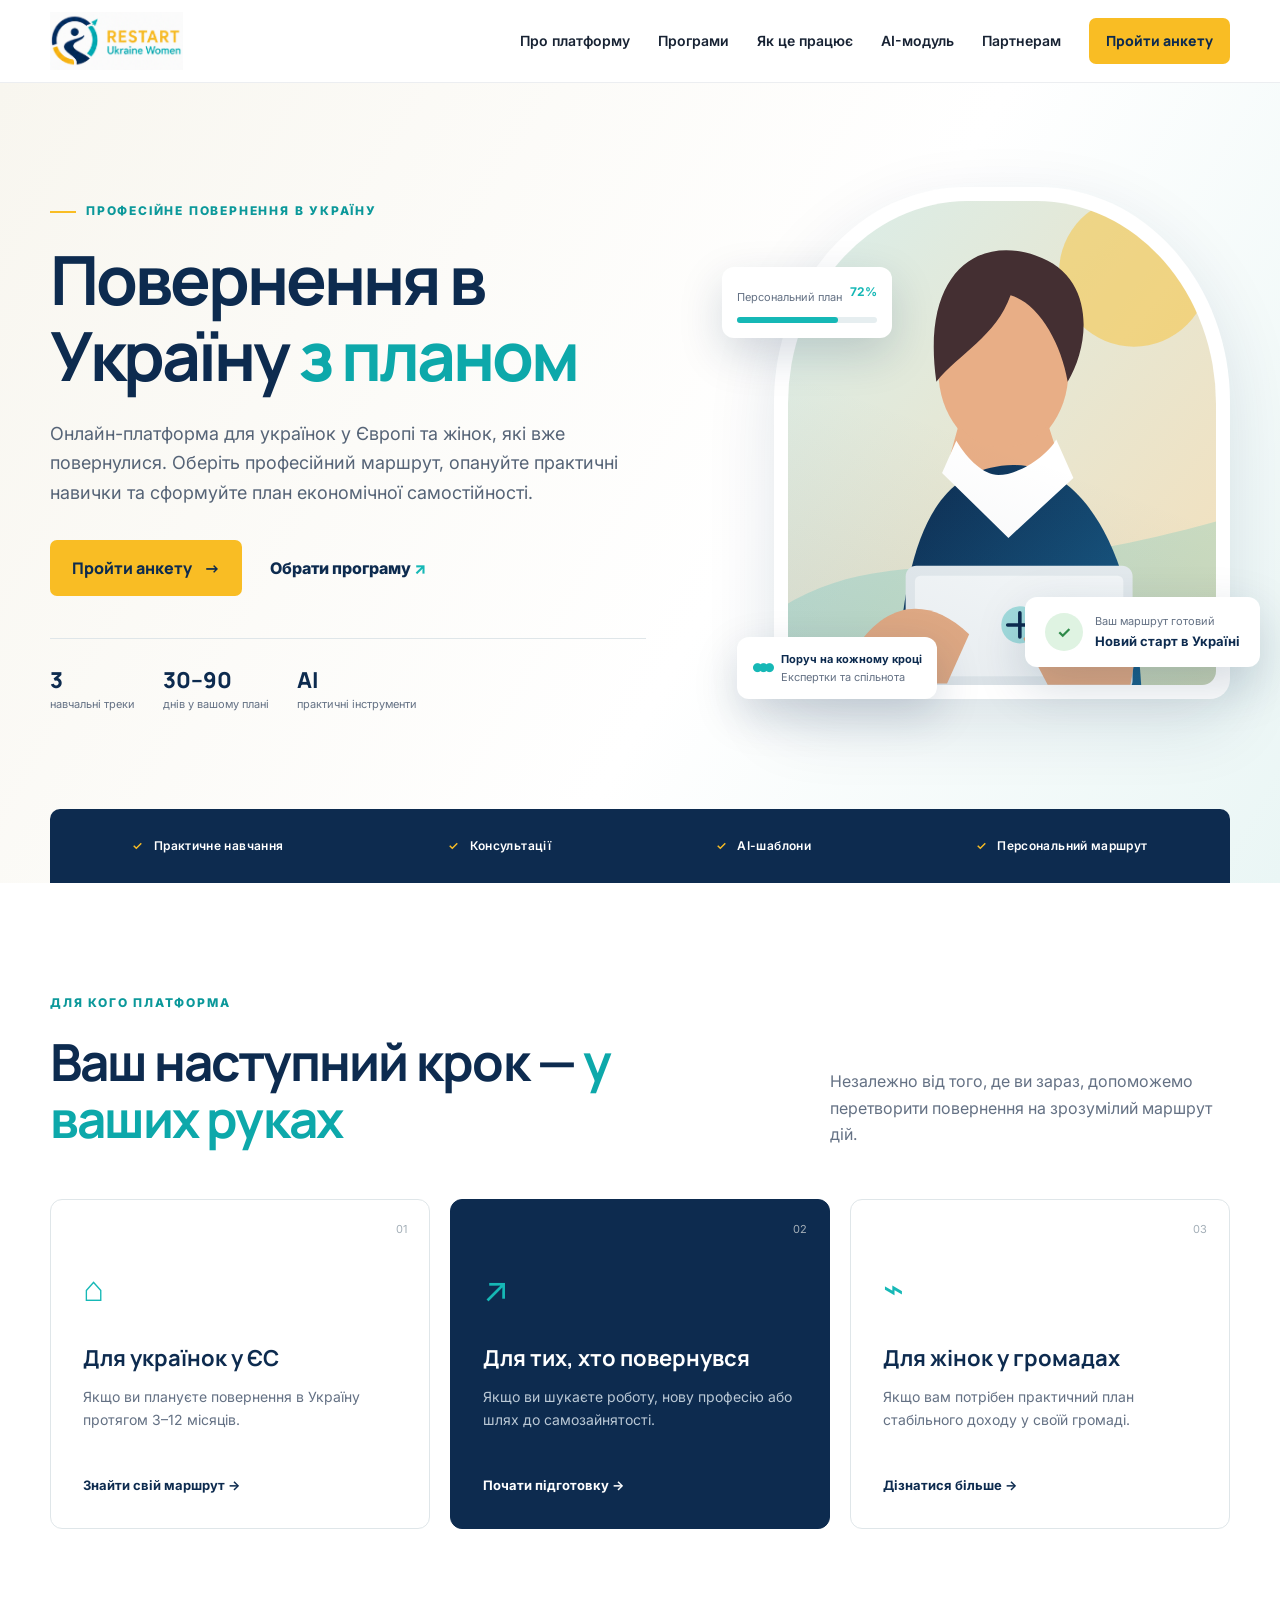
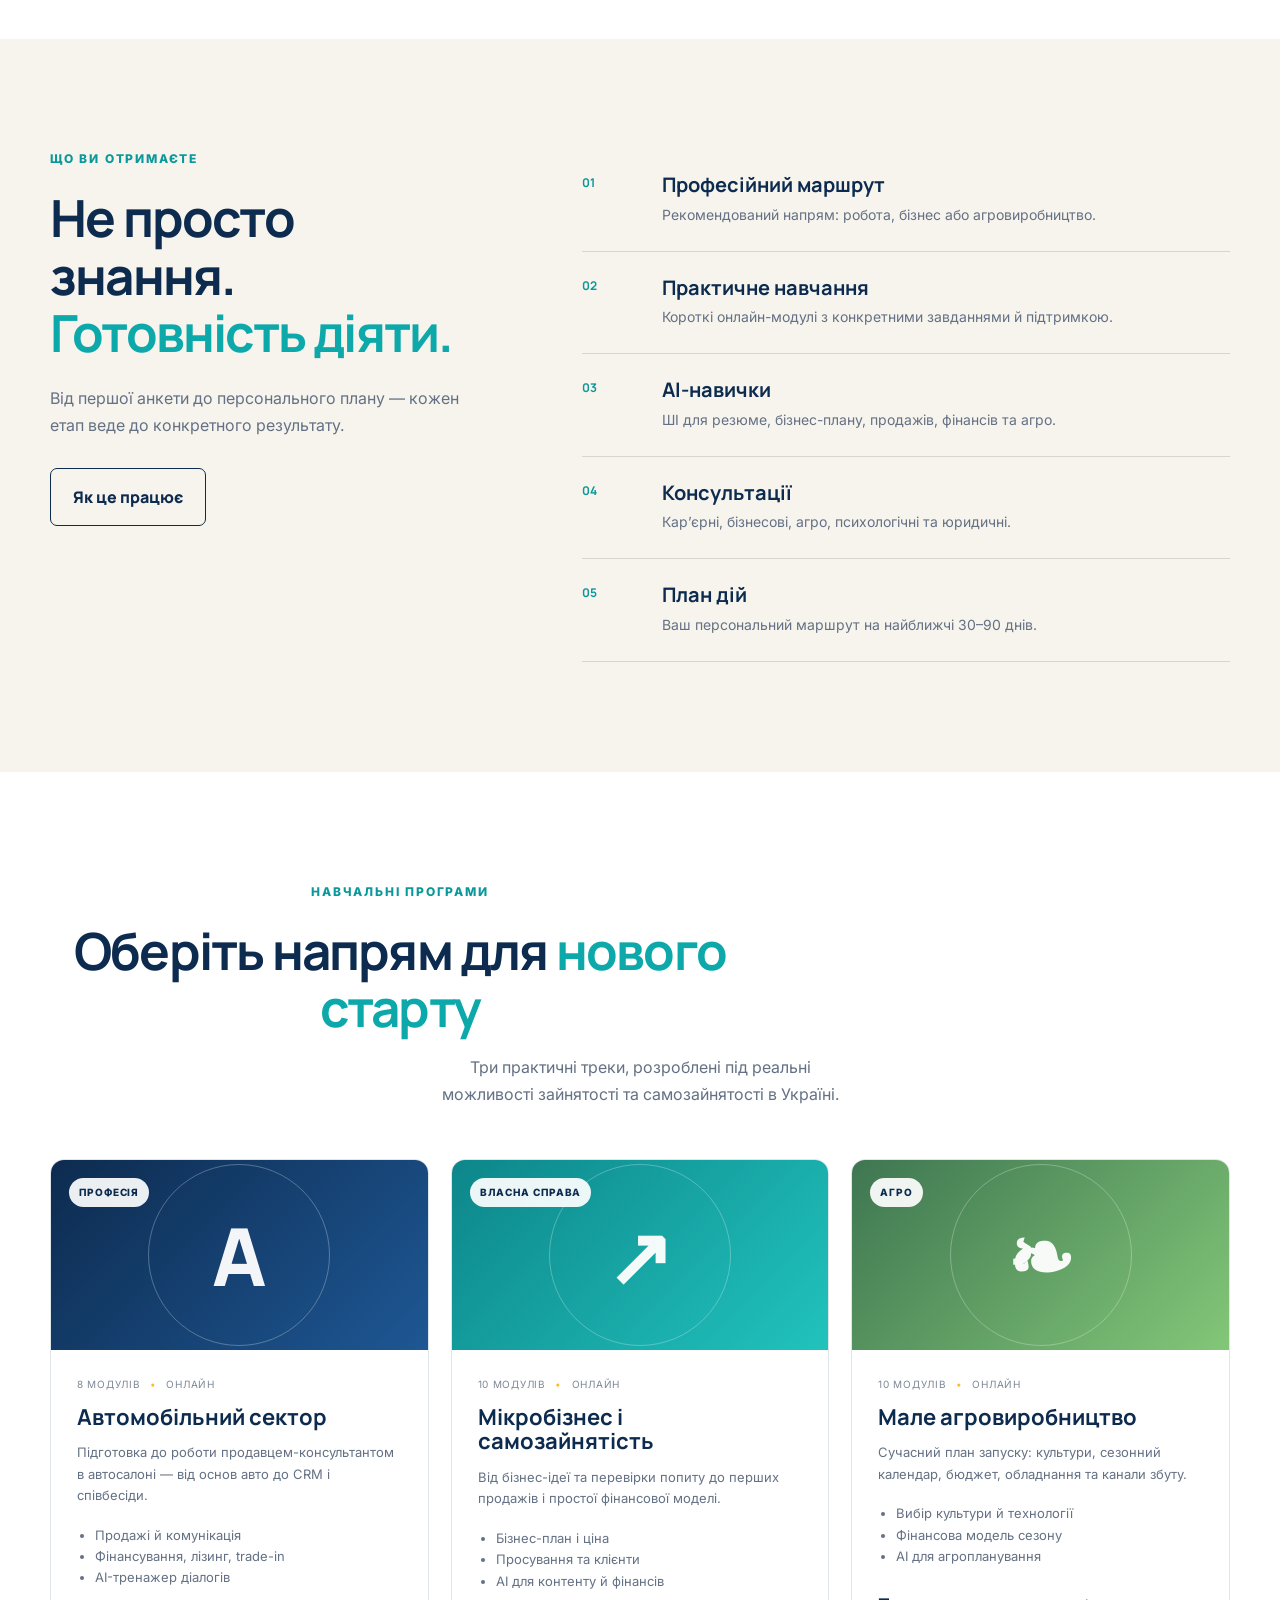
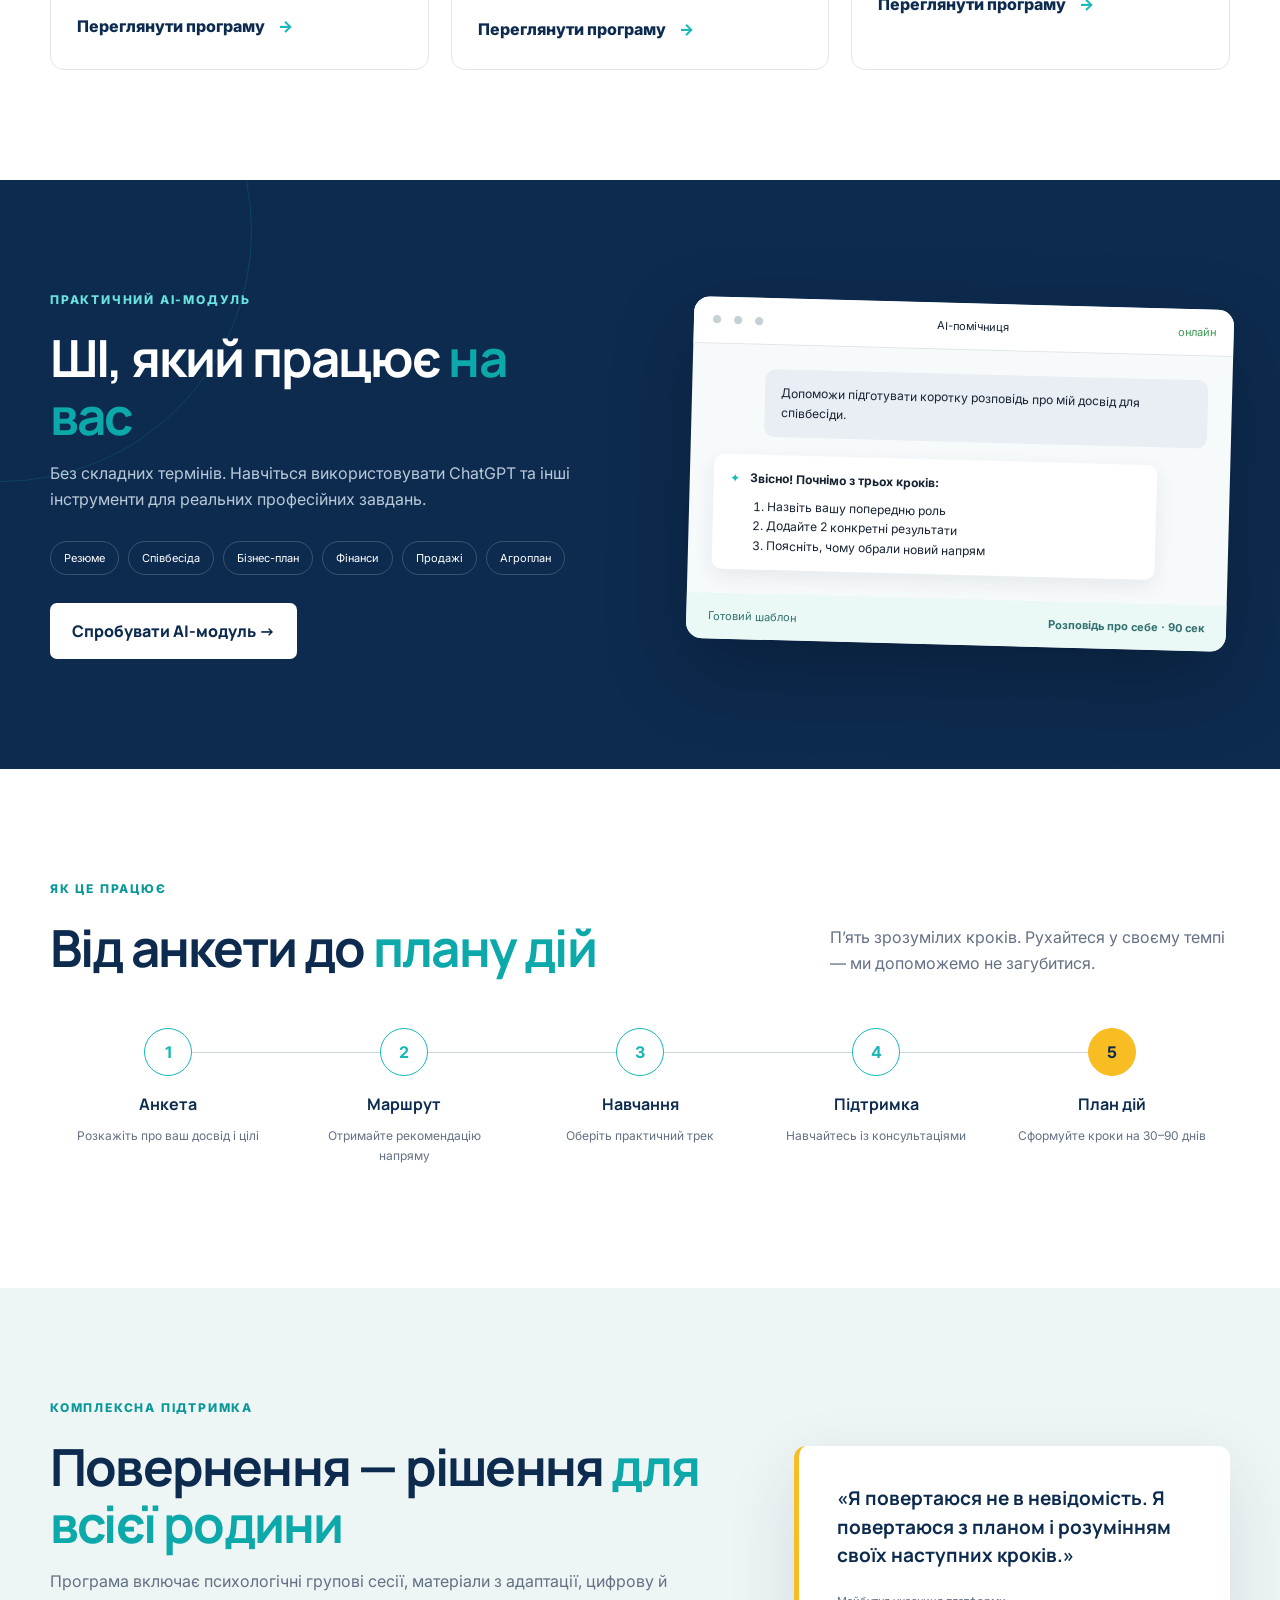
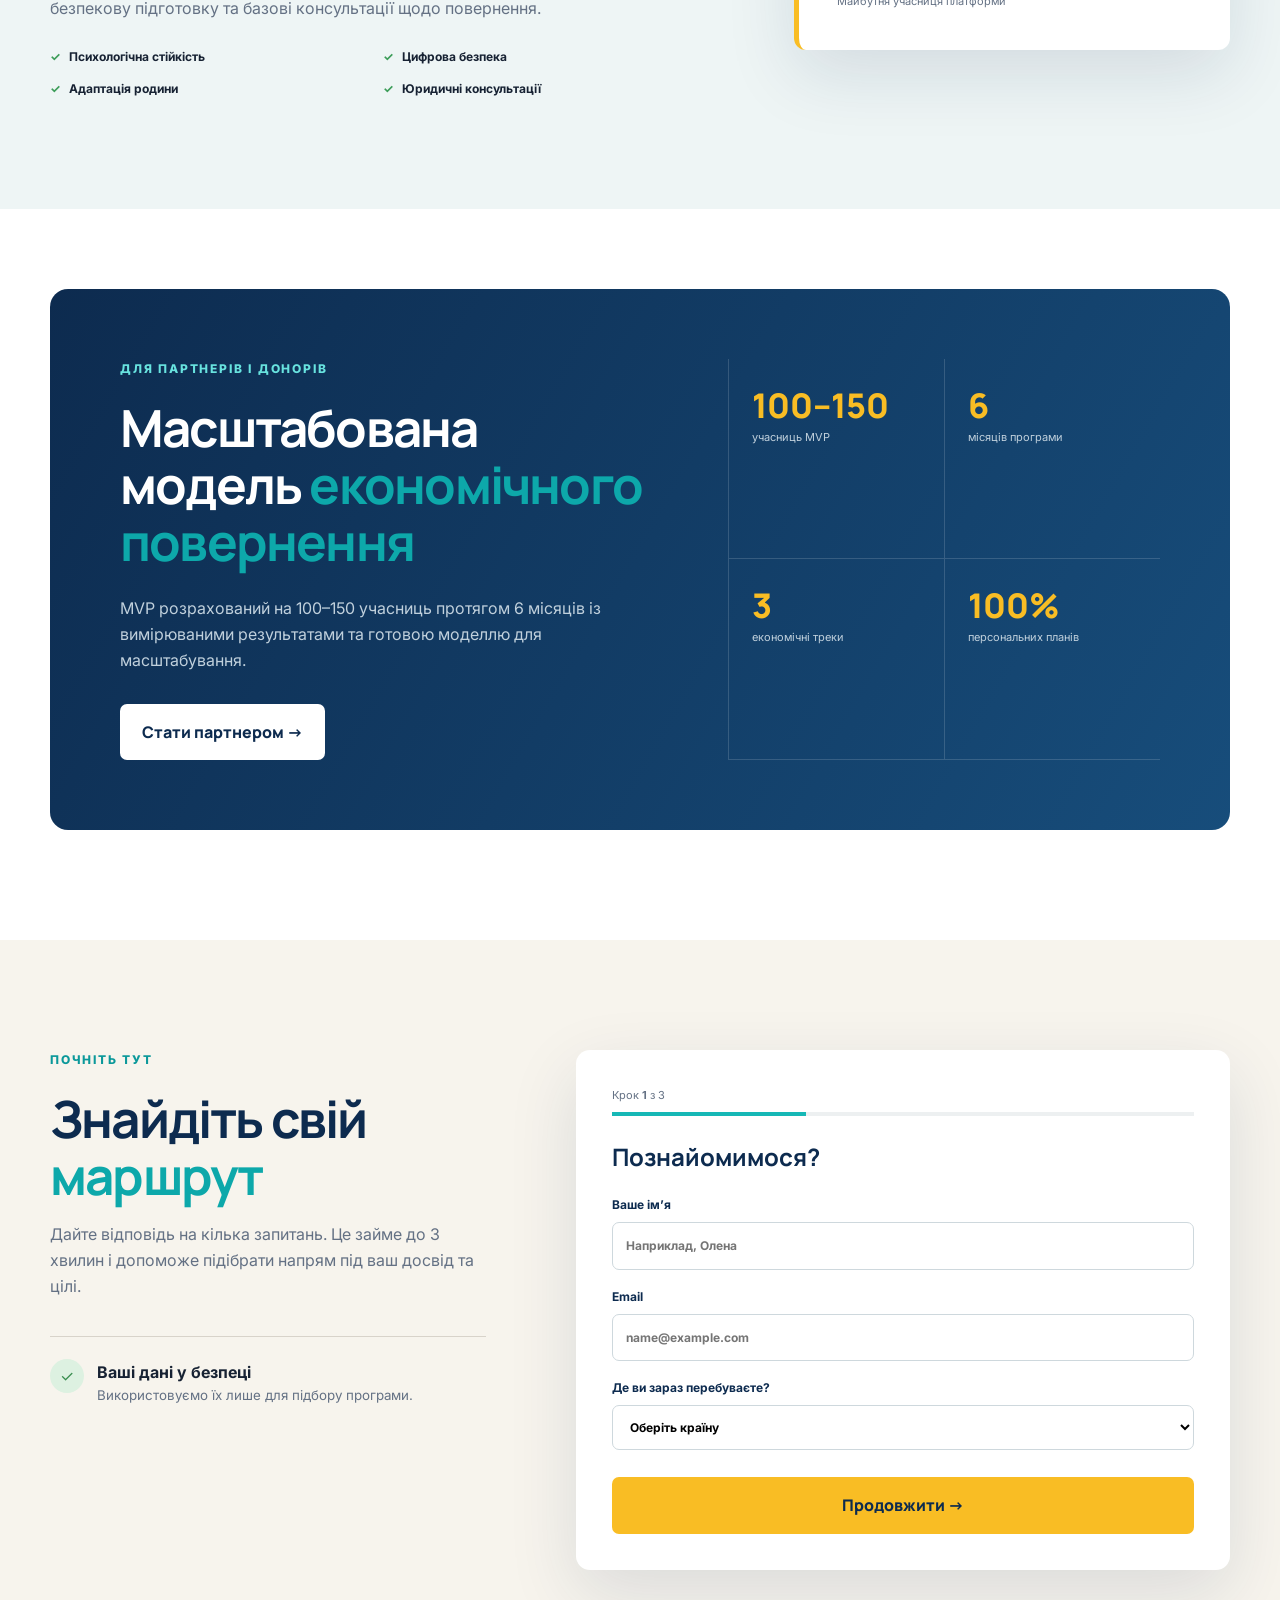
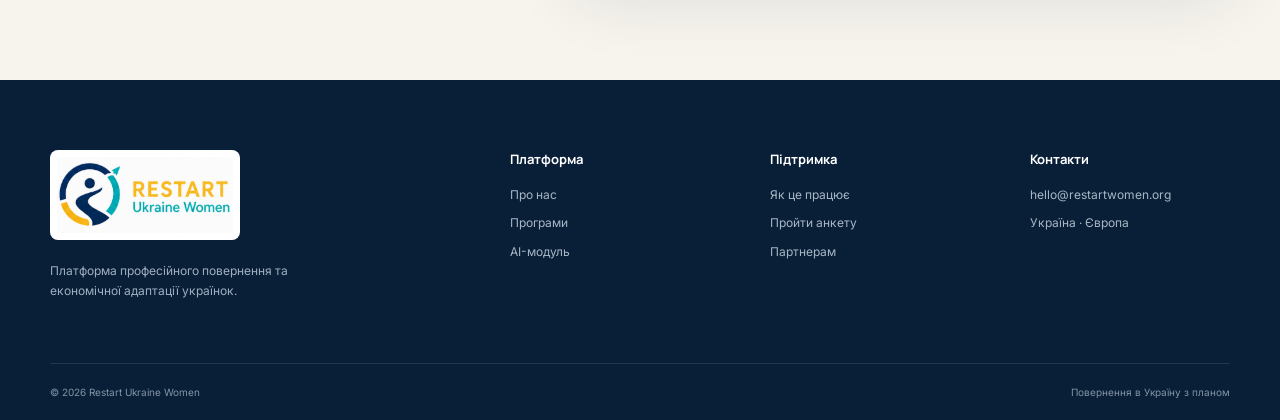
==== index.html @ 33769b2e "Add Restart Ukraine Women MVP website" ====
<!doctype html>
<html lang="uk">
<head>
  <meta charset="UTF-8">
  <meta name="viewport" content="width=device-width, initial-scale=1.0">
  <meta name="description" content="Restart Ukraine Women — платформа професійного повернення та економічної адаптації українок.">
  <title>Restart Ukraine Women — Повернення з планом</title>
  <link rel="preconnect" href="https://fonts.googleapis.com">
  <link rel="preconnect" href="https://fonts.gstatic.com" crossorigin>
  <link href="https://fonts.googleapis.com/css2?family=Inter:wght@400;500;600&family=Manrope:wght@600;700;800&display=swap" rel="stylesheet">
  <link rel="stylesheet" href="styles.css">
  <script src="app.js" defer></script>
</head>
<body>
  <a class="skip-link" href="#main">До основного вмісту</a>
  <header class="site-header" id="top">
    <div class="container header-inner">
      <a class="brand" href="#top" aria-label="Restart Ukraine Women — на головну">
        <img src="assets/logo.png" alt="Restart Ukraine Women">
      </a>
      <button class="menu-toggle" type="button" aria-label="Відкрити меню" aria-expanded="false"><span></span><span></span><span></span></button>
      <nav class="main-nav" aria-label="Головна навігація">
        <a href="about.html">Про платформу</a><a href="programs.html">Програми</a><a href="#how">Як це працює</a><a href="ai.html">AI-модуль</a><a href="partners.html">Партнерам</a>
        <a class="button button-small" href="application.html">Пройти анкету</a>
      </nav>
    </div>
  </header>

  <main id="main">
    <section class="hero">
      <div class="container hero-grid">
        <div class="hero-copy">
          <div class="eyebrow"><span></span>Професійне повернення в Україну</div>
          <h1>Повернення в Україну <em>з планом</em></h1>
          <p class="lead">Онлайн-платформа для українок у Європі та жінок, які вже повернулися. Оберіть професійний маршрут, опануйте практичні навички та сформуйте план економічної самостійності.</p>
          <div class="hero-actions"><a class="button" href="application.html">Пройти анкету <span>→</span></a><a class="text-link" href="programs.html">Обрати програму <span>↗</span></a></div>
          <div class="hero-proof"><div><strong>3</strong><span>навчальні треки</span></div><div><strong>30–90</strong><span>днів у вашому плані</span></div><div><strong>AI</strong><span>практичні інструменти</span></div></div>
        </div>
        <div class="hero-visual" aria-label="Жінка планує професійне повернення">
          <div class="portrait-card"><div class="portrait-image" role="img" aria-label="Учасниця платформи працює за ноутбуком"></div><div class="route-card"><span class="route-icon">✓</span><div><small>Ваш маршрут готовий</small><strong>Новий старт в Україні</strong></div></div></div>
          <div class="floating-card progress-card"><span>Персональний план</span><strong>72%</strong><div class="bar"><i></i></div></div>
          <div class="floating-card support-card"><span class="avatars">● ● ●</span><div><strong>Поруч на кожному кроці</strong><small>Експертки та спільнота</small></div></div>
        </div>
      </div>
      <div class="container feature-strip"><span>Практичне навчання</span><span>Консультації</span><span>AI-шаблони</span><span>Персональний маршрут</span></div>
    </section>

    <section class="section audience" id="about">
      <div class="container"><div class="section-heading"><div><div class="eyebrow">Для кого платформа</div><h2>Ваш наступний крок — <em>у ваших руках</em></h2></div><p>Незалежно від того, де ви зараз, допоможемо перетворити повернення на зрозумілий маршрут дій.</p></div>
        <div class="audience-grid">
          <article class="audience-card"><span class="number">01</span><div class="line-icon">⌂</div><h3>Для українок у ЄС</h3><p>Якщо ви плануєте повернення в Україну протягом 3–12 місяців.</p><a href="#application">Знайти свій маршрут →</a></article>
          <article class="audience-card featured"><span class="number">02</span><div class="line-icon">↗</div><h3>Для тих, хто повернувся</h3><p>Якщо ви шукаєте роботу, нову професію або шлях до самозайнятості.</p><a href="#application">Почати підготовку →</a></article>
          <article class="audience-card"><span class="number">03</span><div class="line-icon">⌁</div><h3>Для жінок у громадах</h3><p>Якщо вам потрібен практичний план стабільного доходу у своїй громаді.</p><a href="#application">Дізнатися більше →</a></article>
        </div>
      </div>
    </section>

    <section class="section outcomes">
      <div class="container outcomes-grid"><div class="outcomes-intro"><div class="eyebrow">Що ви отримаєте</div><h2>Не просто знання.<br><em>Готовність діяти.</em></h2><p>Від першої анкети до персонального плану — кожен етап веде до конкретного результату.</p><a class="button button-outline" href="#how">Як це працює</a></div>
        <div class="outcome-list">
          <article><span>01</span><div><h3>Професійний маршрут</h3><p>Рекомендований напрям: робота, бізнес або агровиробництво.</p></div></article>
          <article><span>02</span><div><h3>Практичне навчання</h3><p>Короткі онлайн-модулі з конкретними завданнями й підтримкою.</p></div></article>
          <article><span>03</span><div><h3>AI-навички</h3><p>ШІ для резюме, бізнес-плану, продажів, фінансів та агро.</p></div></article>
          <article><span>04</span><div><h3>Консультації</h3><p>Кар’єрні, бізнесові, агро, психологічні та юридичні.</p></div></article>
          <article><span>05</span><div><h3>План дій</h3><p>Ваш персональний маршрут на найближчі 30–90 днів.</p></div></article>
        </div></div>
    </section>

    <section class="section programs" id="programs"><div class="container"><div class="section-heading centered"><div><div class="eyebrow">Навчальні програми</div><h2>Оберіть напрям для <em>нового старту</em></h2></div><p>Три практичні треки, розроблені під реальні можливості зайнятості та самозайнятості в Україні.</p></div>
      <div class="program-grid">
        <article class="program-card auto"><div class="program-art"><span class="program-tag">Професія</span><span class="program-symbol">A</span></div><div class="program-body"><div class="program-meta">8 модулів <span>•</span> онлайн</div><h3>Автомобільний сектор</h3><p>Підготовка до роботи продавцем-консультантом в автосалоні — від основ авто до CRM і співбесіди.</p><ul><li>Продажі й комунікація</li><li>Фінансування, лізинг, trade-in</li><li>AI-тренажер діалогів</li></ul><button class="program-open" data-program="auto">Переглянути програму <span>→</span></button></div></article>
        <article class="program-card business"><div class="program-art"><span class="program-tag">Власна справа</span><span class="program-symbol">↗</span></div><div class="program-body"><div class="program-meta">10 модулів <span>•</span> онлайн</div><h3>Мікробізнес і самозайнятість</h3><p>Від бізнес-ідеї та перевірки попиту до перших продажів і простої фінансової моделі.</p><ul><li>Бізнес-план і ціна</li><li>Просування та клієнти</li><li>AI для контенту й фінансів</li></ul><button class="program-open" data-program="business">Переглянути програму <span>→</span></button></div></article>
        <article class="program-card agro"><div class="program-art"><span class="program-tag">Агро</span><span class="program-symbol">❧</span></div><div class="program-body"><div class="program-meta">10 модулів <span>•</span> онлайн</div><h3>Мале агровиробництво</h3><p>Сучасний план запуску: культури, сезонний календар, бюджет, обладнання та канали збуту.</p><ul><li>Вибір культури й технології</li><li>Фінансова модель сезону</li><li>AI для агропланування</li></ul><button class="program-open" data-program="agro">Переглянути програму <span>→</span></button></div></article>
      </div></div></section>

    <section class="section ai-section" id="ai"><div class="container ai-grid"><div class="ai-copy"><div class="eyebrow light">Практичний AI-модуль</div><h2>ШІ, який працює <em>на вас</em></h2><p>Без складних термінів. Навчіться використовувати ChatGPT та інші інструменти для реальних професійних завдань.</p><div class="ai-usecases"><span>Резюме</span><span>Співбесіда</span><span>Бізнес-план</span><span>Фінанси</span><span>Продажі</span><span>Агроплан</span></div><a class="button button-light" href="#application">Спробувати AI-модуль →</a></div>
      <div class="ai-demo"><div class="demo-header"><span class="dots">● ● ●</span><span>AI-помічниця</span><span class="online">онлайн</span></div><div class="chat"><div class="message user">Допоможи підготувати коротку розповідь про мій досвід для співбесіди.</div><div class="message bot"><span>✦</span><div><strong>Звісно! Почнімо з трьох кроків:</strong><ol><li>Назвіть вашу попередню роль</li><li>Додайте 2 конкретні результати</li><li>Поясніть, чому обрали новий напрям</li></ol></div></div></div><div class="template-row"><span>Готовий шаблон</span><strong>Розповідь про себе · 90 сек</strong></div></div></div></section>

    <section class="section how" id="how"><div class="container"><div class="section-heading"><div><div class="eyebrow">Як це працює</div><h2>Від анкети до <em>плану дій</em></h2></div><p>П’ять зрозумілих кроків. Рухайтеся у своєму темпі — ми допоможемо не загубитися.</p></div>
      <div class="timeline"><article><span>1</span><h3>Анкета</h3><p>Розкажіть про ваш досвід і цілі</p></article><article><span>2</span><h3>Маршрут</h3><p>Отримайте рекомендацію напряму</p></article><article><span>3</span><h3>Навчання</h3><p>Оберіть практичний трек</p></article><article><span>4</span><h3>Підтримка</h3><p>Навчайтесь із консультаціями</p></article><article><span>5</span><h3>План дій</h3><p>Сформуйте кроки на 30–90 днів</p></article></div></div></section>

    <section class="section support"><div class="container support-grid"><div><div class="eyebrow">Комплексна підтримка</div><h2>Повернення — рішення <em>для всієї родини</em></h2><p>Програма включає психологічні групові сесії, матеріали з адаптації, цифрову й безпекову підготовку та базові консультації щодо повернення.</p><div class="support-points"><span>Психологічна стійкість</span><span>Цифрова безпека</span><span>Адаптація родини</span><span>Юридичні консультації</span></div></div><aside><blockquote>«Я повертаюся не в невідомість. Я повертаюся з планом і розумінням своїх наступних кроків.»</blockquote><span>Майбутня учасниця платформи</span></aside></div></section>

    <section class="section partners" id="partners"><div class="container partner-card"><div><div class="eyebrow light">Для партнерів і донорів</div><h2>Масштабована модель <em>економічного повернення</em></h2><p>MVP розрахований на 100–150 учасниць протягом 6 місяців із вимірюваними результатами та готовою моделлю для масштабування.</p><a class="button button-light" href="mailto:partners@restartwomen.org">Стати партнером →</a></div><div class="impact"><article><strong>100–150</strong><span>учасниць MVP</span></article><article><strong>6</strong><span>місяців програми</span></article><article><strong>3</strong><span>економічні треки</span></article><article><strong>100%</strong><span>персональних планів</span></article></div></div></section>

    <section class="section application" id="application"><div class="container form-grid"><div class="form-intro"><div class="eyebrow">Почніть тут</div><h2>Знайдіть свій <em>маршрут</em></h2><p>Дайте відповідь на кілька запитань. Це займе до 3 хвилин і допоможе підібрати напрям під ваш досвід та цілі.</p><div class="privacy-note"><span>✓</span><div><strong>Ваші дані у безпеці</strong><small>Використовуємо їх лише для підбору програми.</small></div></div></div>
      <form class="application-form" novalidate><div class="form-progress"><span>Крок <b>1</b> з 3</span><div><i></i></div></div>
        <div class="form-step active" data-step="1"><h3>Познайомимося?</h3><label>Ваше ім’я<input name="name" autocomplete="name" required placeholder="Наприклад, Олена"></label><label>Email<input type="email" name="email" autocomplete="email" required placeholder="name@example.com"></label><label>Де ви зараз перебуваєте?<select name="location" required><option value="">Оберіть країну</option><option>Україна</option><option>Польща</option><option>Німеччина</option><option>Чехія</option><option>Інша країна ЄС</option></select></label><button class="button form-next" type="button">Продовжити →</button></div>
        <div class="form-step" data-step="2"><h3>Що для вас зараз найважливіше?</h3><div class="choice-grid"><label><input type="radio" name="goal" value="job" required><span>Знайти роботу</span></label><label><input type="radio" name="goal" value="business"><span>Відкрити власну справу</span></label><label><input type="radio" name="goal" value="agro"><span>Запустити агровиробництво</span></label><label><input type="radio" name="goal" value="unknown"><span>Ще не визначилася</span></label></div><div class="form-buttons"><button class="button button-outline form-back" type="button">Назад</button><button class="button form-next" type="button">Продовжити →</button></div></div>
        <div class="form-step" data-step="3"><h3>Коли плануєте повернення?</h3><div class="choice-grid"><label><input type="radio" name="return" value="already" required><span>Вже в Україні</span></label><label><input type="radio" name="return" value="3"><span>До 3 місяців</span></label><label><input type="radio" name="return" value="12"><span>Протягом року</span></label><label><input type="radio" name="return" value="later"><span>Поки планую</span></label></div><label class="consent"><input type="checkbox" name="consent" required><span>Погоджуюся на обробку персональних даних</span></label><div class="form-buttons"><button class="button button-outline form-back" type="button">Назад</button><button class="button" type="submit">Отримати маршрут →</button></div></div>
        <div class="form-success" aria-live="polite"><span>✓</span><h3>Дякуємо, <b></b>!</h3><p>Ми отримали вашу анкету. Наступний крок — визначення рекомендованого маршруту участі.</p><button type="button" class="text-link form-reset">Заповнити ще раз</button></div>
      </form></div></section>
  </main>

  <footer><div class="container footer-grid"><div><img src="assets/logo.png" alt="Restart Ukraine Women"><p>Платформа професійного повернення та економічної адаптації українок.</p></div><div><strong>Платформа</strong><a href="#about">Про нас</a><a href="#programs">Програми</a><a href="#ai">AI-модуль</a></div><div><strong>Підтримка</strong><a href="#how">Як це працює</a><a href="#application">Пройти анкету</a><a href="#partners">Партнерам</a></div><div><strong>Контакти</strong><a href="mailto:hello@restartwomen.org">hello@restartwomen.org</a><span>Україна · Європа</span></div></div><div class="container footer-bottom"><span>© 2026 Restart Ukraine Women</span><span>Повернення в Україну з планом</span></div></footer>

  <dialog class="program-dialog"><button class="dialog-close" aria-label="Закрити">×</button><div class="dialog-content"></div></dialog>
</body>
</html>
---- styles.css ----
:root{--navy:#0d2b4f;--blue:#163d72;--teal:#16b8b6;--yellow:#f9bd24;--green:#71bb75;--ink:#172233;--muted:#647184;--cream:#f7f4ed;--pale:#eef5f5;--line:#dfe6e9;--white:#fff;--shadow:0 24px 70px rgba(13,43,79,.12)}
*{box-sizing:border-box}html{scroll-behavior:smooth}body{margin:0;color:var(--ink);font-family:Inter,Arial,sans-serif;background:#fff;line-height:1.65}body.menu-open{overflow:hidden}img{max-width:100%;display:block}a{color:inherit;text-decoration:none}button,input,select{font:inherit}.container{width:min(1180px,calc(100% - 48px));margin:auto}.skip-link{position:fixed;top:-100px;left:20px;background:var(--navy);color:white;padding:10px 16px;z-index:100}.skip-link:focus{top:20px}.site-header{position:sticky;top:0;z-index:50;background:rgba(255,255,255,.94);backdrop-filter:blur(14px);border-bottom:1px solid rgba(13,43,79,.08)}.header-inner{height:82px;display:flex;align-items:center;justify-content:space-between}.brand img{width:204px;height:58px;object-fit:contain;object-position:left center}.main-nav{display:flex;align-items:center;gap:28px;font-size:14px;font-weight:600}.main-nav>a:not(.button){transition:.2s}.main-nav>a:not(.button):hover{color:var(--teal)}.button{display:inline-flex;align-items:center;justify-content:center;gap:12px;border:0;border-radius:7px;background:var(--yellow);color:var(--navy);font-weight:800;font-family:Manrope,sans-serif;padding:15px 22px;cursor:pointer;transition:transform .2s,box-shadow .2s}.button:hover{transform:translateY(-2px);box-shadow:0 12px 30px rgba(249,189,36,.25)}.button-small{padding:11px 17px}.button-outline{background:transparent;border:1px solid var(--navy);box-shadow:none}.button-light{background:#fff;color:var(--navy)}.menu-toggle{display:none;background:none;border:0;padding:10px}.menu-toggle span{display:block;width:24px;height:2px;background:var(--navy);margin:5px}.hero{overflow:hidden;background:linear-gradient(120deg,#f8f6ef 0%,#fff 58%,#eaf6f5 100%);padding:74px 0 0}.hero-grid{display:grid;grid-template-columns:1.08fr .92fr;align-items:center;gap:76px;min-height:600px}.eyebrow{text-transform:uppercase;letter-spacing:.15em;color:#0b989a;font-weight:800;font-size:12px;margin-bottom:20px}.eyebrow span{display:inline-block;width:26px;height:2px;background:var(--yellow);vertical-align:middle;margin-right:10px}.eyebrow.light{color:#68e3df}h1,h2,h3{font-family:Manrope,sans-serif;line-height:1.12;margin:0;color:var(--navy)}h1{font-size:clamp(48px,5.3vw,76px);letter-spacing:-.045em;max-width:720px}h1 em,h2 em{font-style:normal;color:#0da8aa}.lead{font-size:18px;color:#566477;max-width:650px;margin:26px 0 32px}.hero-actions{display:flex;align-items:center;gap:28px}.text-link{font-weight:800;color:var(--navy);border:0;background:none;padding:0;cursor:pointer}.text-link span{color:var(--teal)}.hero-proof{display:flex;gap:28px;margin-top:42px;padding-top:26px;border-top:1px solid var(--line)}.hero-proof div{display:flex;flex-direction:column}.hero-proof strong{font:800 22px Manrope;color:var(--navy)}.hero-proof span{font-size:11px;color:var(--muted)}.hero-visual{position:relative;min-height:540px}.portrait-card{position:absolute;inset:0 0 28px 52px;background:white;border-radius:42% 42% 20px 20px;box-shadow:var(--shadow);padding:14px}.portrait-image{height:100%;border-radius:42% 42% 14px 14px;background:linear-gradient(20deg,rgba(13,43,79,.08),transparent 50%),url('assets/hero-woman.svg') center/cover no-repeat}.route-card{position:absolute;right:-30px;bottom:32px;background:white;padding:15px 20px;border-radius:12px;box-shadow:0 18px 50px rgba(13,43,79,.18);display:flex;align-items:center;gap:12px}.route-icon{width:38px;height:38px;display:grid;place-items:center;border-radius:50%;background:#dff3e2;color:#2e8a49;font-weight:bold}.route-card div{display:flex;flex-direction:column}.route-card small,.support-card small{color:var(--muted);font-size:11px}.route-card strong{font-size:13px;color:var(--navy)}.floating-card{position:absolute;background:#fff;border-radius:12px;box-shadow:0 16px 44px rgba(13,43,79,.17)}.progress-card{left:0;top:80px;width:170px;padding:15px}.progress-card span{font-size:11px;color:var(--muted)}.progress-card strong{float:right;font-size:12px;color:var(--teal)}.bar{clear:both;height:6px;border-radius:6px;background:#e6eef0;margin-top:9px}.bar i{display:block;width:72%;height:100%;border-radius:inherit;background:var(--teal)}.support-card{left:15px;bottom:28px;padding:13px 15px;display:flex;align-items:center;gap:10px}.support-card div{display:flex;flex-direction:column}.support-card strong{font-size:11px;color:var(--navy)}.avatars{color:var(--teal);font-size:12px;letter-spacing:-4px}.feature-strip{height:74px;background:var(--navy);color:#fff;display:flex;align-items:center;justify-content:space-around;margin-top:52px;border-radius:10px 10px 0 0;font-size:12px;font-weight:600;letter-spacing:.03em}.feature-strip span:before{content:'✓';color:var(--yellow);margin-right:10px}.section{padding:110px 0}.section-heading{display:flex;justify-content:space-between;align-items:end;margin-bottom:52px}.section-heading>div{max-width:700px}.section-heading>p{max-width:400px;color:var(--muted);margin:0}.section-heading.centered{text-align:center;display:block}.section-heading.centered>p{margin:18px auto 0}.section h2{font-size:clamp(36px,4vw,54px);letter-spacing:-.035em}.audience-grid{display:grid;grid-template-columns:repeat(3,1fr);gap:20px}.audience-card{border:1px solid var(--line);border-radius:12px;padding:32px;position:relative;min-height:330px;display:flex;flex-direction:column;transition:.25s}.audience-card:hover{transform:translateY(-5px);box-shadow:var(--shadow)}.audience-card.featured{background:var(--navy);color:#fff;border-color:var(--navy)}.audience-card.featured h3,.audience-card.featured a{color:#fff}.number{position:absolute;right:22px;top:20px;color:#a4afb8;font-size:11px}.line-icon{font-size:35px;color:var(--teal);margin:28px 0}.audience-card h3{font-size:22px}.audience-card p{color:var(--muted);font-size:14px}.audience-card.featured p{color:#bac8d5}.audience-card a{margin-top:auto;color:var(--navy);font-weight:700;font-size:13px}.outcomes{background:var(--cream)}.outcomes-grid{display:grid;grid-template-columns:.8fr 1.2fr;gap:100px}.outcomes-intro{position:sticky;top:130px;align-self:start}.outcomes-intro p{color:var(--muted);max-width:420px;margin:24px 0 30px}.outcome-list article{display:grid;grid-template-columns:60px 1fr;gap:20px;padding:25px 0;border-bottom:1px solid #d9d5cc}.outcome-list article>span{color:#0b989a;font:700 12px Manrope}.outcome-list h3{font-size:20px;margin-bottom:6px}.outcome-list p{margin:0;color:var(--muted);font-size:14px}.programs{background:#fff}.program-grid{display:grid;grid-template-columns:repeat(3,1fr);gap:22px}.program-card{border:1px solid var(--line);border-radius:14px;overflow:hidden;background:#fff;transition:.25s}.program-card:hover{transform:translateY(-7px);box-shadow:var(--shadow)}.program-art{height:190px;position:relative;display:grid;place-items:center;overflow:hidden}.program-art:after{content:'';position:absolute;width:180px;height:180px;border:1px solid rgba(255,255,255,.28);border-radius:50%}.auto .program-art{background:linear-gradient(135deg,#0d2b4f,#1e5794)}.business .program-art{background:linear-gradient(135deg,#0d868a,#21c3bd)}.agro .program-art{background:linear-gradient(135deg,#3e7651,#83c778)}.program-tag{position:absolute;top:18px;left:18px;background:rgba(255,255,255,.92);color:var(--navy);font-size:10px;font-weight:800;text-transform:uppercase;letter-spacing:.09em;border-radius:20px;padding:6px 10px}.program-symbol{font:800 80px Manrope;color:rgba(255,255,255,.95);z-index:1}.program-body{padding:26px}.program-meta{font-size:10px;text-transform:uppercase;color:#7d8997;letter-spacing:.07em}.program-meta span{color:var(--yellow);margin:0 6px}.program-body h3{font-size:22px;margin:12px 0}.program-body p,.program-body li{font-size:13px;color:var(--muted)}.program-body ul{padding-left:18px;margin:18px 0 24px}.program-open{border:0;background:transparent;padding:0;color:var(--navy);font-weight:800;cursor:pointer}.program-open span{color:var(--teal);margin-left:10px}.ai-section{background:var(--navy);color:white;position:relative;overflow:hidden}.ai-section:before{content:'';position:absolute;width:500px;height:500px;border:1px solid rgba(22,184,182,.17);border-radius:50%;left:-250px;top:-200px}.ai-grid{display:grid;grid-template-columns:1fr 1fr;gap:100px;align-items:center}.ai-copy h2{color:white}.ai-copy p{color:#b9c9d7;max-width:530px}.ai-usecases{display:flex;flex-wrap:wrap;gap:9px;margin:28px 0}.ai-usecases span{border:1px solid rgba(255,255,255,.18);border-radius:30px;padding:7px 13px;font-size:11px}.ai-demo{background:#f7fafb;color:var(--ink);border-radius:16px;box-shadow:0 30px 80px rgba(0,0,0,.25);overflow:hidden;transform:rotate(1.5deg)}.demo-header{background:white;border-bottom:1px solid var(--line);padding:14px 18px;display:flex;justify-content:space-between;font-size:11px}.dots{color:#c6d0d5;letter-spacing:4px}.online{color:#3a9a52}.chat{padding:24px;display:flex;flex-direction:column;gap:18px}.message{padding:14px 16px;border-radius:10px;font-size:12px;max-width:90%}.message.user{background:#e8eef3;align-self:flex-end}.message.bot{background:white;display:flex;gap:10px;box-shadow:0 7px 20px rgba(13,43,79,.08)}.message.bot>span{color:var(--teal)}.message ol{padding-left:18px;margin:8px 0 0}.template-row{background:#eaf8f6;padding:14px 22px;display:flex;justify-content:space-between;font-size:11px;color:#31716f}.how{background:#fff}.timeline{display:grid;grid-template-columns:repeat(5,1fr);position:relative}.timeline:before{content:'';position:absolute;top:24px;left:10%;right:10%;height:1px;background:#cad6da}.timeline article{text-align:center;position:relative;padding:0 16px}.timeline article>span{position:relative;z-index:1;width:48px;height:48px;border:1px solid var(--teal);background:white;color:var(--teal);border-radius:50%;display:grid;place-items:center;margin:0 auto 20px;font-weight:bold}.timeline article:last-child>span{background:var(--yellow);border-color:var(--yellow);color:var(--navy)}.timeline h3{font-size:16px}.timeline p{font-size:12px;color:var(--muted)}.support{background:var(--pale)}.support-grid{display:grid;grid-template-columns:1.2fr .8fr;gap:90px;align-items:center}.support-grid>div>p{color:var(--muted);max-width:700px}.support-points{display:grid;grid-template-columns:1fr 1fr;gap:12px;margin-top:26px}.support-points span{font-size:12px;font-weight:700}.support-points span:before{content:'✓';color:#3c9d59;margin-right:8px}.support aside{background:white;border-radius:12px;padding:38px;border-left:5px solid var(--yellow);box-shadow:var(--shadow)}blockquote{font:700 19px/1.5 Manrope;color:var(--navy);margin:0 0 16px}.support aside>span{font-size:11px;color:var(--muted)}.partners{padding-top:80px}.partner-card{background:linear-gradient(120deg,var(--navy),#174d7b);border-radius:18px;color:#fff;padding:70px;display:grid;grid-template-columns:1.1fr .9fr;gap:80px}.partner-card h2{color:#fff}.partner-card p{color:#c0d0dc;margin:24px 0 30px}.impact{display:grid;grid-template-columns:1fr 1fr}.impact article{padding:23px;border-left:1px solid rgba(255,255,255,.15);border-bottom:1px solid rgba(255,255,255,.15);display:flex;flex-direction:column}.impact strong{font:800 34px Manrope;color:var(--yellow)}.impact span{font-size:11px;color:#c0d0dc}.application{background:var(--cream)}.form-grid{display:grid;grid-template-columns:.8fr 1.2fr;gap:90px;align-items:start}.form-intro p{color:var(--muted)}.privacy-note{display:flex;gap:13px;border-top:1px solid #d8d3ca;margin-top:36px;padding-top:22px}.privacy-note>span{width:34px;height:34px;display:grid;place-items:center;border-radius:50%;background:#ddf1e1;color:#388d4e}.privacy-note div{display:flex;flex-direction:column}.privacy-note small{color:var(--muted)}.application-form{background:white;border-radius:14px;padding:36px;box-shadow:var(--shadow);min-height:470px}.form-progress{font-size:11px;color:var(--muted);margin-bottom:28px}.form-progress>div{height:4px;background:#edf0f1;margin-top:8px}.form-progress i{display:block;height:100%;width:33.33%;background:var(--teal);transition:.3s}.form-step{display:none}.form-step.active{display:block}.form-step h3{font-size:24px;margin-bottom:24px}.form-step>label:not(.consent){display:block;font-size:12px;font-weight:700;color:var(--navy);margin-bottom:17px}.form-step input:not([type=radio]):not([type=checkbox]),.form-step select{display:block;width:100%;border:1px solid #ced8dd;border-radius:7px;padding:13px;margin-top:7px;outline:none;background:white}.form-step input:focus,.form-step select:focus{border-color:var(--teal);box-shadow:0 0 0 3px rgba(22,184,182,.12)}.form-step>.button{width:100%;margin-top:10px}.choice-grid{display:grid;grid-template-columns:1fr 1fr;gap:12px;margin-bottom:22px}.choice-grid label{cursor:pointer}.choice-grid input{position:absolute;opacity:0}.choice-grid span{display:block;border:1px solid #d5dfe3;border-radius:8px;padding:18px;font-size:12px;font-weight:700}.choice-grid input:checked+span{border-color:var(--teal);background:#effafa;color:#087f81}.consent{display:flex;gap:10px;align-items:center;font-size:11px;margin:22px 0}.form-buttons{display:flex;gap:12px}.form-buttons .button{flex:1}.form-success{display:none;text-align:center;padding:50px 20px}.form-success.show{display:block}.form-success>span{display:grid;place-items:center;width:64px;height:64px;background:#dff3e2;color:#33854a;border-radius:50%;font-size:26px;margin:0 auto 20px}.form-success p{color:var(--muted)}footer{background:#091f38;color:#fff;padding:70px 0 20px}.footer-grid{display:grid;grid-template-columns:2fr repeat(3,1fr);gap:60px}.footer-grid img{width:190px;background:white;border-radius:8px;padding:7px}.footer-grid p{color:#9fb0c0;font-size:12px;max-width:280px}.footer-grid>div{display:flex;flex-direction:column;gap:9px;font-size:12px}.footer-grid strong{font:700 13px Manrope;margin-bottom:8px}.footer-grid a,.footer-grid span{color:#a8b7c4}.footer-bottom{display:flex;justify-content:space-between;border-top:1px solid rgba(255,255,255,.1);margin-top:50px;padding-top:20px;font-size:10px;color:#8395a6}.program-dialog{border:0;border-radius:16px;padding:0;max-width:660px;width:calc(100% - 32px);box-shadow:0 40px 100px rgba(0,0,0,.35)}.program-dialog::backdrop{background:rgba(4,19,35,.72);backdrop-filter:blur(3px)}.dialog-close{position:absolute;right:16px;top:12px;background:#eef2f3;border:0;border-radius:50%;width:34px;height:34px;font-size:22px;cursor:pointer}.dialog-content{padding:48px}.dialog-content .eyebrow{margin-bottom:12px}.dialog-content h2{font-size:34px}.dialog-content p,.dialog-content li{color:var(--muted)}.dialog-content .button{margin-top:12px}
@media(max-width:980px){.container{width:min(100% - 34px,760px)}.main-nav{position:fixed;inset:82px 0 auto 0;background:white;flex-direction:column;align-items:stretch;padding:26px 32px;transform:translateY(-130%);transition:.25s;box-shadow:0 20px 40px rgba(13,43,79,.12)}.main-nav.open{transform:none}.menu-toggle{display:block}.hero-grid,.ai-grid,.support-grid,.form-grid,.partner-card{grid-template-columns:1fr}.hero-grid{gap:24px}.hero-visual{min-height:500px;max-width:520px;width:100%;margin:auto}.section{padding:80px 0}.audience-grid,.program-grid{grid-template-columns:1fr}.audience-card{min-height:250px}.outcomes-grid{grid-template-columns:1fr;gap:35px}.outcomes-intro{position:static}.program-card{display:grid;grid-template-columns:.8fr 1.2fr}.program-art{height:100%}.ai-grid{gap:55px}.timeline{grid-template-columns:1fr 1fr;gap:30px}.timeline:before{display:none}.partner-card{padding:50px;gap:40px}.form-grid{gap:40px}.footer-grid{grid-template-columns:2fr 1fr 1fr}.footer-grid>div:last-child{grid-column:2/4}}
@media(max-width:640px){.container{width:calc(100% - 28px)}.header-inner{height:70px}.brand img{width:172px;height:52px}.main-nav{top:70px}.hero{padding-top:45px}.hero-grid{min-height:auto}.hero-copy{text-align:left}.hero h1{font-size:46px}.lead{font-size:15px}.hero-actions{align-items:stretch;flex-direction:column;gap:16px}.text-link{text-align:center}.hero-proof{gap:12px;justify-content:space-between}.hero-proof strong{font-size:18px}.hero-proof span{font-size:9px}.hero-visual{min-height:410px}.portrait-card{left:18px;right:5px}.progress-card{top:50px}.support-card{display:none}.route-card{right:-5px}.feature-strip{margin-top:30px;height:auto;padding:18px;display:grid;grid-template-columns:1fr 1fr;gap:12px}.section{padding:68px 0}.section-heading{display:block;margin-bottom:35px}.section-heading>p{margin-top:18px}.section h2{font-size:35px}.audience-card{padding:26px}.program-card{display:block}.program-art{height:170px}.ai-grid{gap:40px}.ai-demo{transform:none}.template-row{display:block}.timeline{grid-template-columns:1fr}.timeline article{display:grid;grid-template-columns:50px 1fr;text-align:left;gap:14px}.timeline article>span{grid-row:1/3;margin:0}.timeline h3{align-self:end}.timeline p{margin-top:0}.support-points{grid-template-columns:1fr}.support-grid{gap:35px}.partner-card{padding:34px 24px}.impact article{padding:18px 10px}.impact strong{font-size:28px}.application-form{padding:25px 20px}.choice-grid{grid-template-columns:1fr}.form-buttons{flex-direction:column-reverse}.footer-grid{grid-template-columns:1fr 1fr;gap:36px}.footer-grid>div:first-child,.footer-grid>div:last-child{grid-column:1/3}.footer-bottom{display:block}.footer-bottom span{display:block;margin:5px 0}.dialog-content{padding:45px 24px 28px}}
@media(prefers-reduced-motion:reduce){html{scroll-behavior:auto}*{transition:none!important}}
.page-hero{padding:95px 0 75px;background:linear-gradient(120deg,var(--cream),#eff8f7)}.page-hero .lead{max-width:760px}.breadcrumbs{font-size:11px;color:var(--muted);margin-bottom:26px}.breadcrumbs a{color:#0b989a}.detail-grid{display:grid;grid-template-columns:repeat(3,1fr);gap:22px}.detail-card{border:1px solid var(--line);border-radius:14px;padding:30px;background:white}.detail-card .program-symbol{display:grid;place-items:center;width:65px;height:65px;border-radius:50%;background:var(--navy);font-size:30px;margin-bottom:22px}.detail-card h3{font-size:22px}.detail-card p,.detail-card li{font-size:13px;color:var(--muted)}.detail-card ul{padding-left:18px}.kpi-table{width:100%;border-collapse:collapse;background:white;border-radius:12px;overflow:hidden}.kpi-table th,.kpi-table td{text-align:left;padding:18px;border-bottom:1px solid var(--line);font-size:13px}.kpi-table th{background:var(--navy);color:white;font-family:Manrope}.kit-section{margin-bottom:55px}.swatches{display:grid;grid-template-columns:repeat(5,1fr);gap:14px}.swatch{border:1px solid var(--line);border-radius:10px;overflow:hidden;background:white}.swatch i{display:block;height:100px}.swatch span{display:block;padding:12px;font-size:11px}.component-row{display:flex;gap:16px;flex-wrap:wrap;align-items:center;padding:26px;background:white;border:1px solid var(--line);border-radius:12px}.sample-field{border:1px solid #ced8dd;border-radius:7px;padding:13px;width:260px}.badge{border-radius:30px;padding:7px 12px;background:#e8f8f6;color:#087f81;font-size:11px;font-weight:700}.notice{border-left:4px solid var(--yellow);background:#fff8df;padding:16px 20px;border-radius:6px;font-size:12px}.subnav{display:flex;gap:18px;margin-top:30px;flex-wrap:wrap}.subnav a{font-size:12px;font-weight:700;color:var(--navy);border-bottom:2px solid var(--teal)}
@media(max-width:980px){.detail-grid{grid-template-columns:1fr}.swatches{grid-template-columns:repeat(3,1fr)}}@media(max-width:640px){.page-hero{padding:60px 0}.swatches{grid-template-columns:1fr 1fr}.kpi-table{display:block;overflow-x:auto}}
.content-grid{display:grid;grid-template-columns:1fr 1fr;gap:70px;align-items:start}.content-grid p{color:var(--muted)}.module-list{counter-reset:modules;display:grid;gap:12px}.module-list article{counter-increment:modules;border:1px solid var(--line);border-radius:10px;padding:20px 22px;background:#fff;display:grid;grid-template-columns:38px 1fr;gap:14px}.module-list article:before{content:counter(modules,decimal-leading-zero);font:700 11px Manrope;color:var(--teal);padding-top:4px}.module-list h3{font-size:16px}.module-list p{margin:5px 0 0;font-size:12px;color:var(--muted)}.result-panel{background:var(--navy);color:#fff;border-radius:14px;padding:36px;position:sticky;top:110px}.result-panel h3{color:#fff;font-size:25px}.result-panel p,.result-panel li{color:#bfd0dd;font-size:13px}.result-panel li::marker{color:var(--yellow)}.metric-grid{display:grid;grid-template-columns:repeat(3,1fr);gap:18px}.metric{background:#fff;border:1px solid var(--line);border-radius:12px;padding:25px}.metric strong{display:block;font:800 30px Manrope;color:var(--navy)}.metric span{font-size:12px;color:var(--muted)}.guide-list{display:grid;grid-template-columns:repeat(2,1fr);gap:18px}.guide-list article{padding:25px;border:1px solid var(--line);border-radius:12px}.guide-list h3{font-size:18px}.guide-list p{font-size:12px;color:var(--muted)}
@media(max-width:980px){.content-grid{grid-template-columns:1fr}.result-panel{position:static}}@media(max-width:640px){.metric-grid,.guide-list{grid-template-columns:1fr}}
.dashboard-shell{background:#eef3f5;border-radius:18px;padding:18px;display:grid;grid-template-columns:220px 1fr;min-height:700px;box-shadow:var(--shadow)}.dash-side{background:var(--navy);border-radius:12px;padding:25px;color:#fff}.dash-side img{background:white;border-radius:7px;padding:5px;margin-bottom:32px}.dash-side nav{display:flex;flex-direction:column;gap:10px}.dash-side a{padding:10px 12px;border-radius:7px;color:#bdd0df;font-size:12px}.dash-side a.active{background:rgba(255,255,255,.12);color:#fff}.dash-main{padding:32px}.dash-head{display:flex;justify-content:space-between;align-items:center;margin-bottom:30px}.dash-head h2{font-size:30px}.dash-cards{display:grid;grid-template-columns:1.3fr .7fr;gap:18px}.dash-card{background:#fff;border-radius:12px;padding:24px}.dash-card h3{font-size:17px}.track-progress{height:8px;background:#e6ecef;border-radius:10px;margin:18px 0}.track-progress i{display:block;width:68%;height:100%;border-radius:inherit;background:var(--teal)}.task-list{display:grid;gap:10px;margin-top:18px}.task-list span{border:1px solid var(--line);border-radius:8px;padding:12px;font-size:12px}.bot-shell{width:min(430px,100%);margin:auto;background:#d9e4e9;border-radius:28px;padding:16px;box-shadow:var(--shadow)}.bot-screen{background:#fff;border-radius:20px;overflow:hidden;min-height:680px}.bot-head{background:var(--navy);color:#fff;padding:18px;display:flex;gap:12px;align-items:center}.bot-avatar{width:42px;height:42px;border-radius:50%;background:var(--yellow);display:grid;place-items:center;color:var(--navy);font-weight:bold}.bot-head div{display:flex;flex-direction:column}.bot-head small{color:#9ee0db}.bot-chat{padding:18px;background:#edf3f6;min-height:500px}.bot-msg{background:white;border-radius:7px 14px 14px 14px;padding:14px;margin-bottom:12px;font-size:13px;box-shadow:0 3px 12px rgba(13,43,79,.08)}.bot-msg small{display:block;text-align:right;color:#8c9aa6}.bot-buttons{display:grid;grid-template-columns:1fr 1fr;gap:7px;margin-top:14px}.bot-buttons button{border:1px solid #9bdad7;background:white;color:#087f81;border-radius:7px;padding:10px;font-size:11px;font-weight:700}.bot-input{padding:14px;color:#9aa7b1;font-size:12px;border-top:1px solid var(--line)}
@media(max-width:980px){.dashboard-shell{grid-template-columns:1fr}.dash-side{display:none}}@media(max-width:640px){.dash-cards{grid-template-columns:1fr}.dash-main{padding:15px}.dash-head{align-items:flex-start;gap:15px;flex-direction:column}}
.form-step textarea{display:block;width:100%;min-height:90px;resize:vertical;border:1px solid #ced8dd;border-radius:7px;padding:13px;margin-top:7px;outline:none;background:white}.form-step textarea:focus{border-color:var(--teal);box-shadow:0 0 0 3px rgba(22,184,182,.12)}
.moodboard{background:white;border:1px solid var(--line);border-radius:16px;padding:18px;box-shadow:var(--shadow)}.moodboard img{width:100%;border-radius:10px}.contact-grid{display:grid;grid-template-columns:1.2fr .8fr;gap:24px}.contact-card{border:1px solid var(--line);border-radius:12px;padding:30px;background:white}.contact-card h3{font-size:20px}.contact-card p,.contact-card a{font-size:13px;color:var(--muted)}@media(max-width:700px){.contact-grid{grid-template-columns:1fr}}
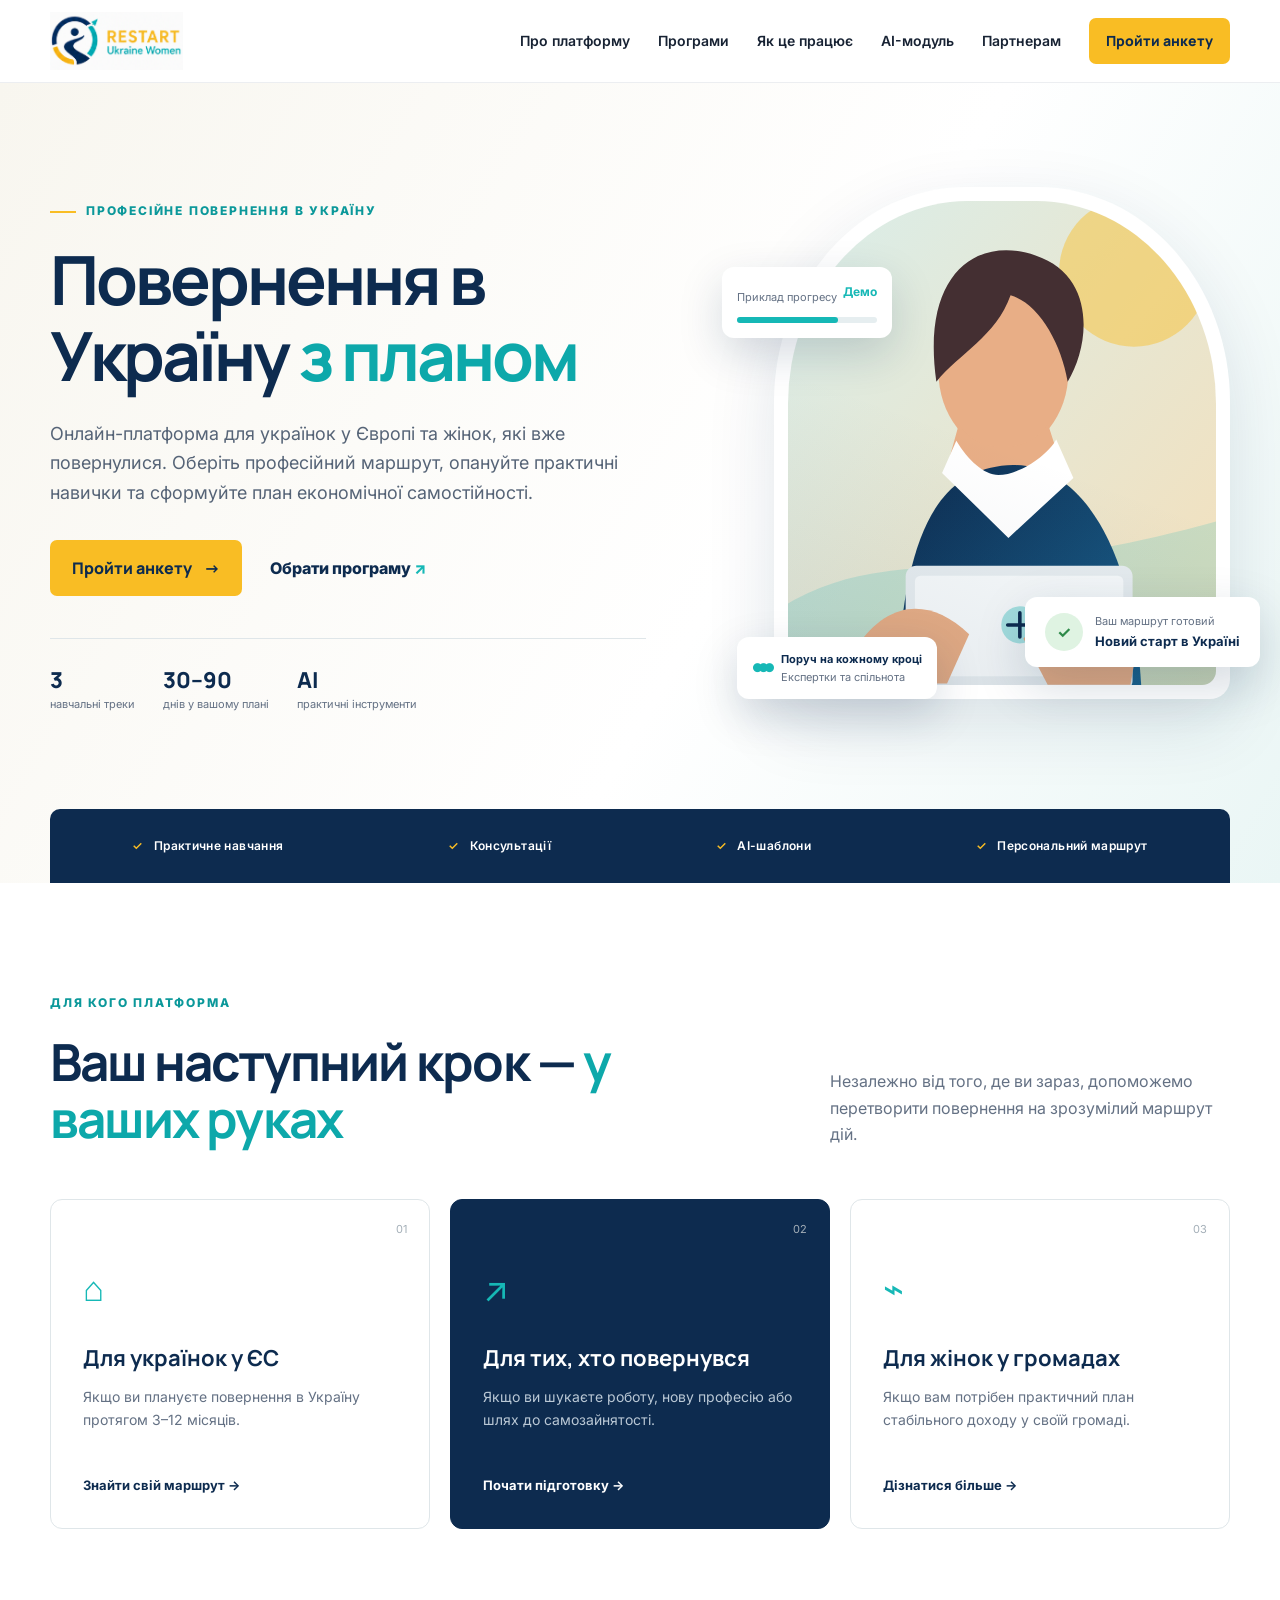
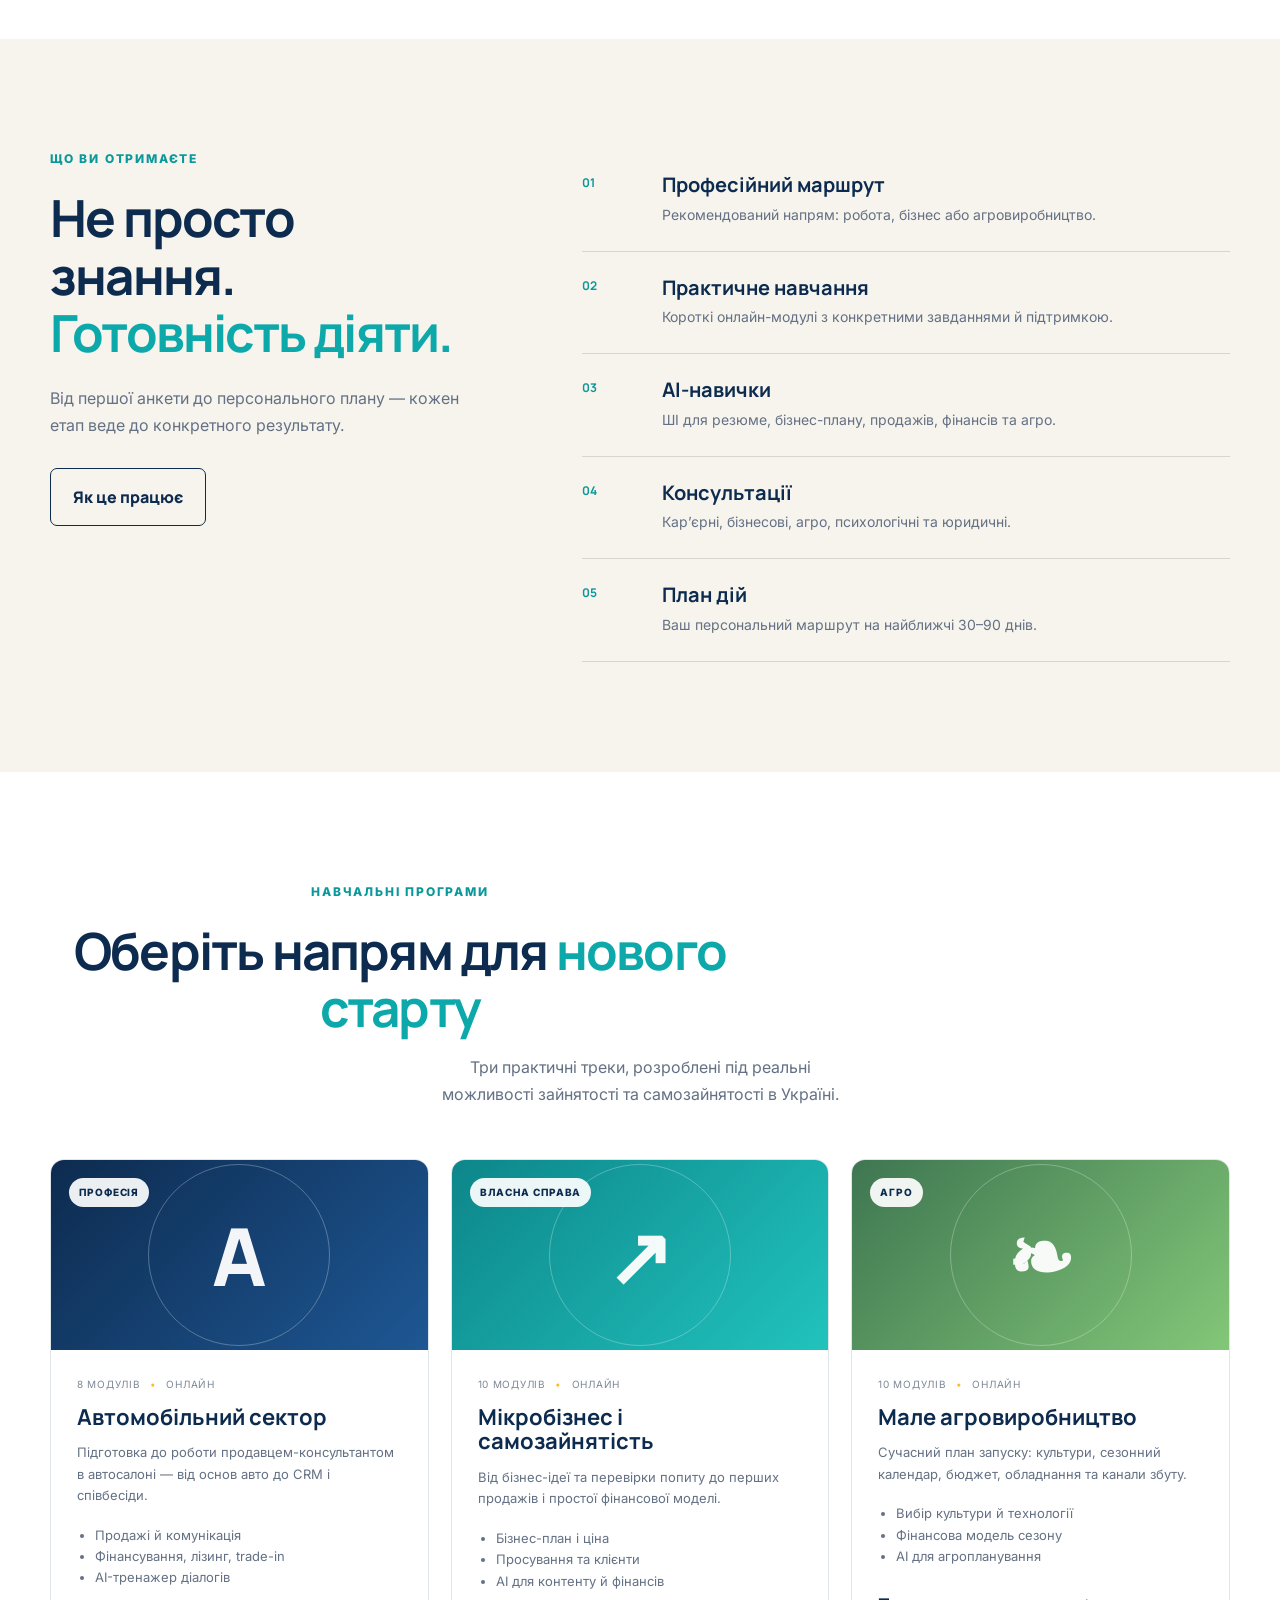
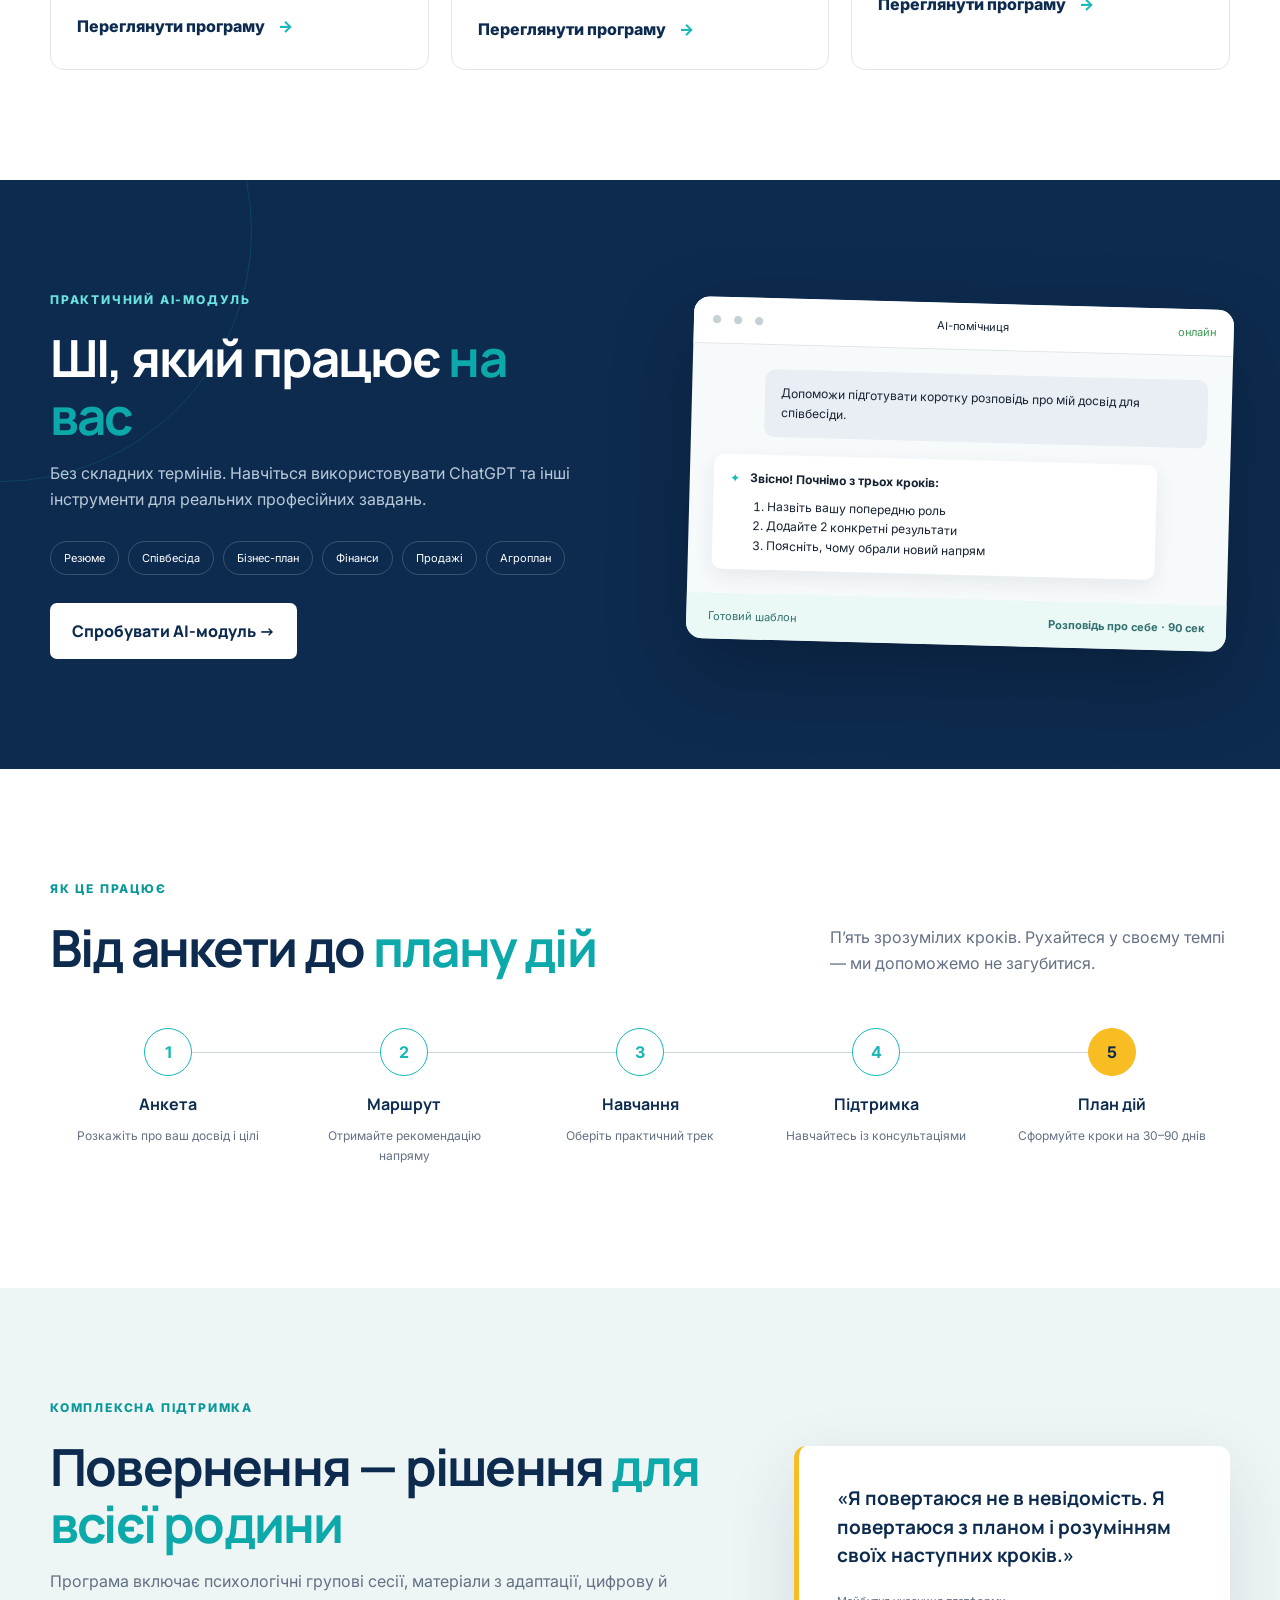
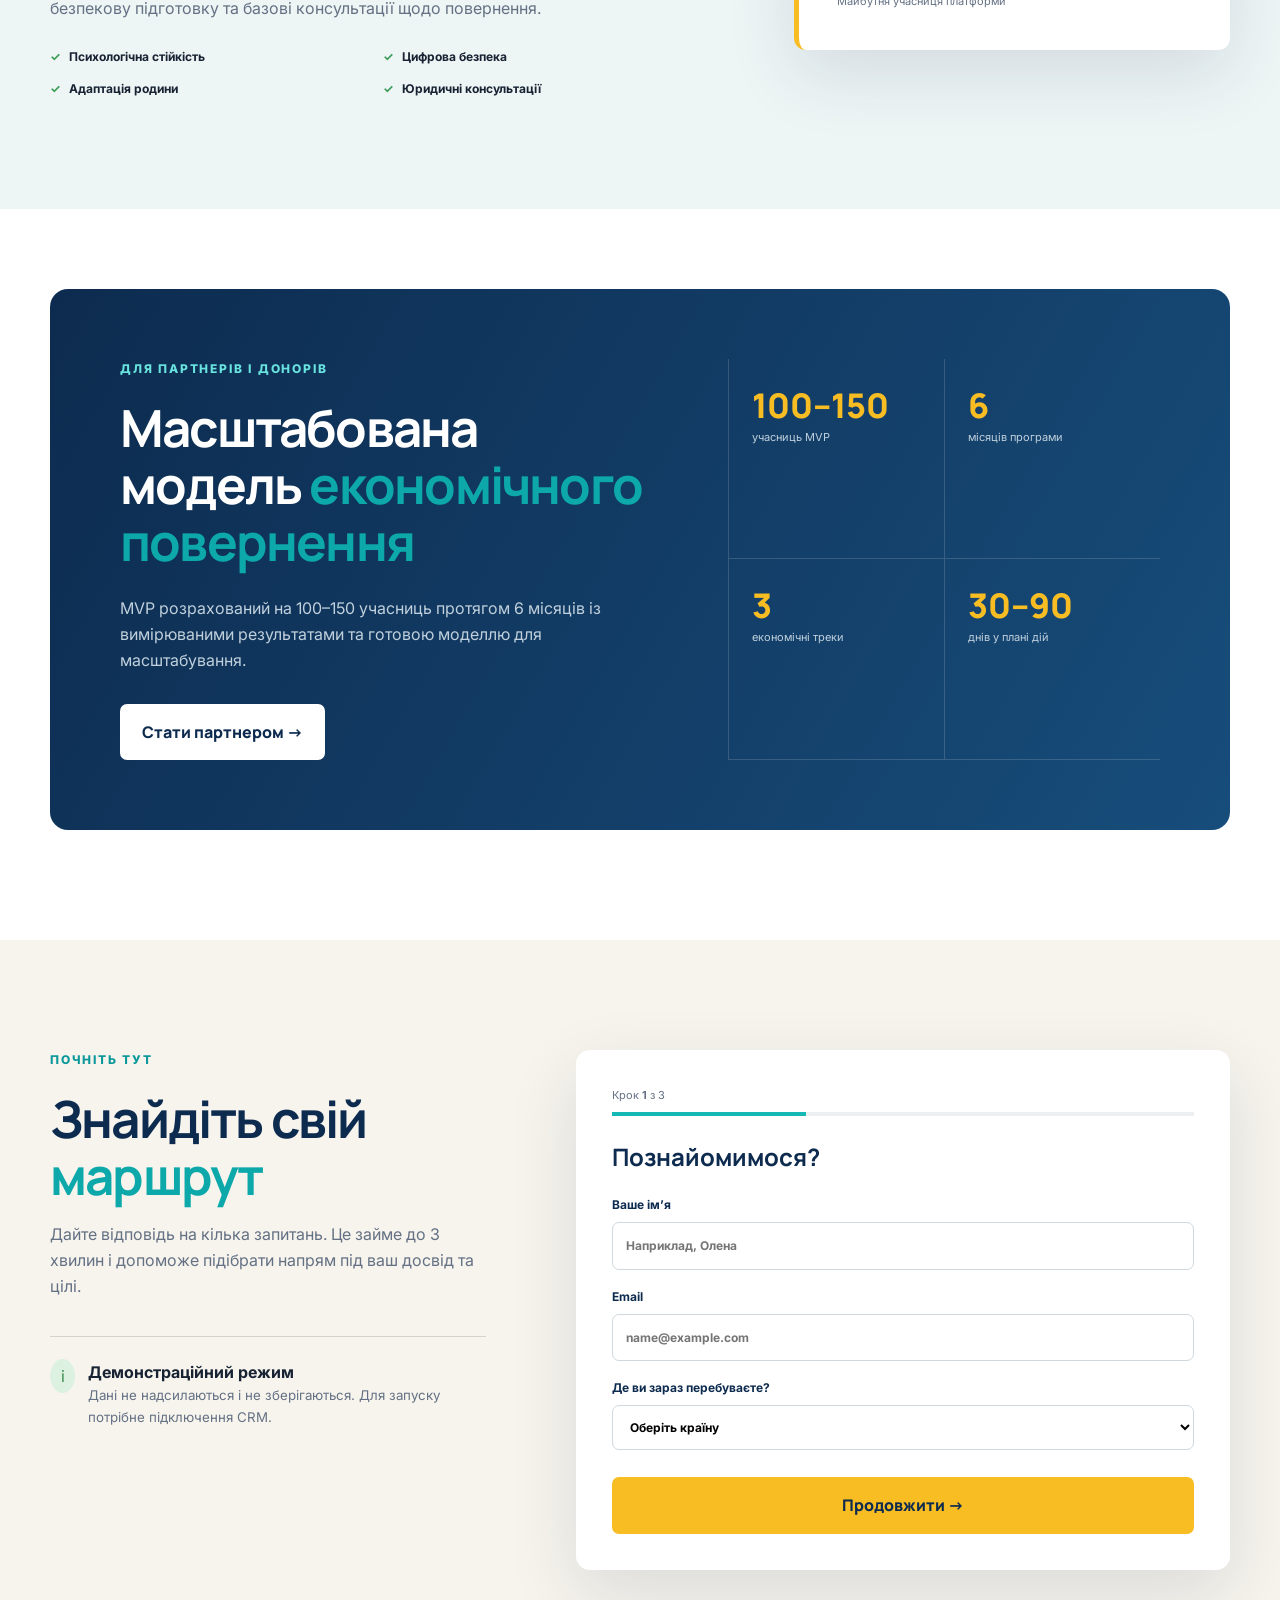
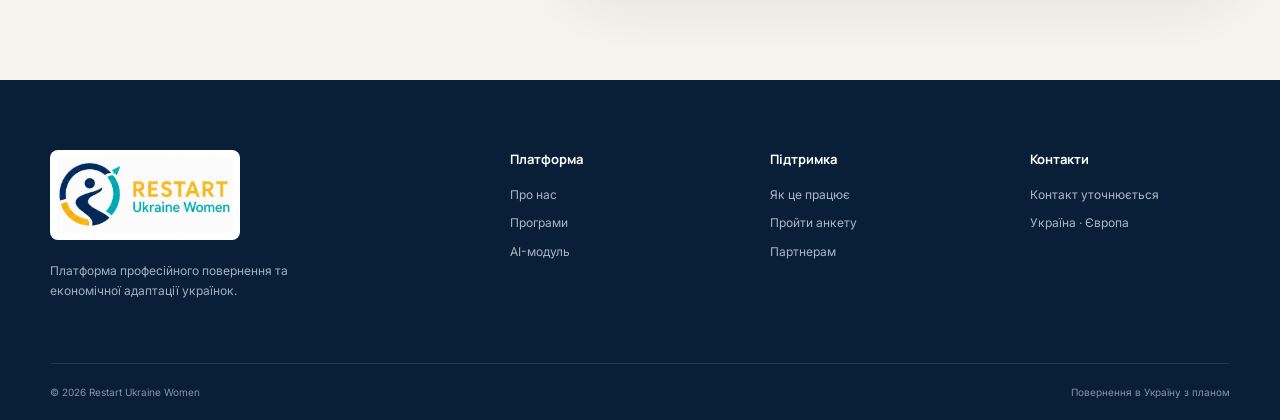
==== commit adf09e31: "Align homepage with verified project facts" ====
--- a/index.html
+++ b/index.html
@@ -38,7 +38,7 @@
         </div>
         <div class="hero-visual" aria-label="Жінка планує професійне повернення">
           <div class="portrait-card"><div class="portrait-image" role="img" aria-label="Учасниця платформи працює за ноутбуком"></div><div class="route-card"><span class="route-icon">✓</span><div><small>Ваш маршрут готовий</small><strong>Новий старт в Україні</strong></div></div></div>
-          <div class="floating-card progress-card"><span>Персональний план</span><strong>72%</strong><div class="bar"><i></i></div></div>
+          <div class="floating-card progress-card"><span>Приклад прогресу</span><strong>Демо</strong><div class="bar"><i></i></div></div>
           <div class="floating-card support-card"><span class="avatars">● ● ●</span><div><strong>Поруч на кожному кроці</strong><small>Експертки та спільнота</small></div></div>
         </div>
       </div>
@@ -81,18 +81,18 @@
 
     <section class="section support"><div class="container support-grid"><div><div class="eyebrow">Комплексна підтримка</div><h2>Повернення — рішення <em>для всієї родини</em></h2><p>Програма включає психологічні групові сесії, матеріали з адаптації, цифрову й безпекову підготовку та базові консультації щодо повернення.</p><div class="support-points"><span>Психологічна стійкість</span><span>Цифрова безпека</span><span>Адаптація родини</span><span>Юридичні консультації</span></div></div><aside><blockquote>«Я повертаюся не в невідомість. Я повертаюся з планом і розумінням своїх наступних кроків.»</blockquote><span>Майбутня учасниця платформи</span></aside></div></section>
 
-    <section class="section partners" id="partners"><div class="container partner-card"><div><div class="eyebrow light">Для партнерів і донорів</div><h2>Масштабована модель <em>економічного повернення</em></h2><p>MVP розрахований на 100–150 учасниць протягом 6 місяців із вимірюваними результатами та готовою моделлю для масштабування.</p><a class="button button-light" href="mailto:partners@restartwomen.org">Стати партнером →</a></div><div class="impact"><article><strong>100–150</strong><span>учасниць MVP</span></article><article><strong>6</strong><span>місяців програми</span></article><article><strong>3</strong><span>економічні треки</span></article><article><strong>100%</strong><span>персональних планів</span></article></div></div></section>
+    <section class="section partners" id="partners"><div class="container partner-card"><div><div class="eyebrow light">Для партнерів і донорів</div><h2>Масштабована модель <em>економічного повернення</em></h2><p>MVP розрахований на 100–150 учасниць протягом 6 місяців із вимірюваними результатами та готовою моделлю для масштабування.</p><a class="button button-light" href="partners.html">Стати партнером →</a></div><div class="impact"><article><strong>100–150</strong><span>учасниць MVP</span></article><article><strong>6</strong><span>місяців програми</span></article><article><strong>3</strong><span>економічні треки</span></article><article><strong>30–90</strong><span>днів у плані дій</span></article></div></div></section>
 
-    <section class="section application" id="application"><div class="container form-grid"><div class="form-intro"><div class="eyebrow">Почніть тут</div><h2>Знайдіть свій <em>маршрут</em></h2><p>Дайте відповідь на кілька запитань. Це займе до 3 хвилин і допоможе підібрати напрям під ваш досвід та цілі.</p><div class="privacy-note"><span>✓</span><div><strong>Ваші дані у безпеці</strong><small>Використовуємо їх лише для підбору програми.</small></div></div></div>
+    <section class="section application" id="application"><div class="container form-grid"><div class="form-intro"><div class="eyebrow">Почніть тут</div><h2>Знайдіть свій <em>маршрут</em></h2><p>Дайте відповідь на кілька запитань. Це займе до 3 хвилин і допоможе підібрати напрям під ваш досвід та цілі.</p><div class="privacy-note"><span>i</span><div><strong>Демонстраційний режим</strong><small>Дані не надсилаються і не зберігаються. Для запуску потрібне підключення CRM.</small></div></div></div>
       <form class="application-form" novalidate><div class="form-progress"><span>Крок <b>1</b> з 3</span><div><i></i></div></div>
         <div class="form-step active" data-step="1"><h3>Познайомимося?</h3><label>Ваше ім’я<input name="name" autocomplete="name" required placeholder="Наприклад, Олена"></label><label>Email<input type="email" name="email" autocomplete="email" required placeholder="name@example.com"></label><label>Де ви зараз перебуваєте?<select name="location" required><option value="">Оберіть країну</option><option>Україна</option><option>Польща</option><option>Німеччина</option><option>Чехія</option><option>Інша країна ЄС</option></select></label><button class="button form-next" type="button">Продовжити →</button></div>
         <div class="form-step" data-step="2"><h3>Що для вас зараз найважливіше?</h3><div class="choice-grid"><label><input type="radio" name="goal" value="job" required><span>Знайти роботу</span></label><label><input type="radio" name="goal" value="business"><span>Відкрити власну справу</span></label><label><input type="radio" name="goal" value="agro"><span>Запустити агровиробництво</span></label><label><input type="radio" name="goal" value="unknown"><span>Ще не визначилася</span></label></div><div class="form-buttons"><button class="button button-outline form-back" type="button">Назад</button><button class="button form-next" type="button">Продовжити →</button></div></div>
-        <div class="form-step" data-step="3"><h3>Коли плануєте повернення?</h3><div class="choice-grid"><label><input type="radio" name="return" value="already" required><span>Вже в Україні</span></label><label><input type="radio" name="return" value="3"><span>До 3 місяців</span></label><label><input type="radio" name="return" value="12"><span>Протягом року</span></label><label><input type="radio" name="return" value="later"><span>Поки планую</span></label></div><label class="consent"><input type="checkbox" name="consent" required><span>Погоджуюся на обробку персональних даних</span></label><div class="form-buttons"><button class="button button-outline form-back" type="button">Назад</button><button class="button" type="submit">Отримати маршрут →</button></div></div>
-        <div class="form-success" aria-live="polite"><span>✓</span><h3>Дякуємо, <b></b>!</h3><p>Ми отримали вашу анкету. Наступний крок — визначення рекомендованого маршруту участі.</p><button type="button" class="text-link form-reset">Заповнити ще раз</button></div>
+        <div class="form-step" data-step="3"><h3>Коли плануєте повернення?</h3><div class="choice-grid"><label><input type="radio" name="return" value="already" required><span>Вже в Україні</span></label><label><input type="radio" name="return" value="3"><span>До 3 місяців</span></label><label><input type="radio" name="return" value="12"><span>Протягом року</span></label><label><input type="radio" name="return" value="later"><span>Поки планую</span></label></div><label class="consent"><input type="checkbox" name="consent" required><span>Погоджуюся на обробку персональних даних після підключення захищеної системи</span></label><div class="form-buttons"><button class="button button-outline form-back" type="button">Назад</button><button class="button" type="submit">Переглянути демо-результат →</button></div></div>
+        <div class="form-success" aria-live="polite"><span>✓</span><h3>Анкету заповнено у прототипі, <b></b>!</h3><p>Це демонстраційний сценарій. Дані не надсилалися та не зберігалися. Після підключення CRM наступним кроком буде визначення рекомендованого маршруту участі.</p><button type="button" class="text-link form-reset">Заповнити ще раз</button></div>
       </form></div></section>
   </main>
 
-  <footer><div class="container footer-grid"><div><img src="assets/logo.png" alt="Restart Ukraine Women"><p>Платформа професійного повернення та економічної адаптації українок.</p></div><div><strong>Платформа</strong><a href="#about">Про нас</a><a href="#programs">Програми</a><a href="#ai">AI-модуль</a></div><div><strong>Підтримка</strong><a href="#how">Як це працює</a><a href="#application">Пройти анкету</a><a href="#partners">Партнерам</a></div><div><strong>Контакти</strong><a href="mailto:hello@restartwomen.org">hello@restartwomen.org</a><span>Україна · Європа</span></div></div><div class="container footer-bottom"><span>© 2026 Restart Ukraine Women</span><span>Повернення в Україну з планом</span></div></footer>
+  <footer><div class="container footer-grid"><div><img src="assets/logo.png" alt="Restart Ukraine Women"><p>Платформа професійного повернення та економічної адаптації українок.</p></div><div><strong>Платформа</strong><a href="#about">Про нас</a><a href="#programs">Програми</a><a href="#ai">AI-модуль</a></div><div><strong>Підтримка</strong><a href="#how">Як це працює</a><a href="#application">Пройти анкету</a><a href="#partners">Партнерам</a></div><div><strong>Контакти</strong><a href="contacts.html">Контакт уточнюється</a><span>Україна · Європа</span></div></div><div class="container footer-bottom"><span>© 2026 Restart Ukraine Women</span><span>Повернення в Україну з планом</span></div></footer>
 
   <dialog class="program-dialog"><button class="dialog-close" aria-label="Закрити">×</button><div class="dialog-content"></div></dialog>
 </body>
